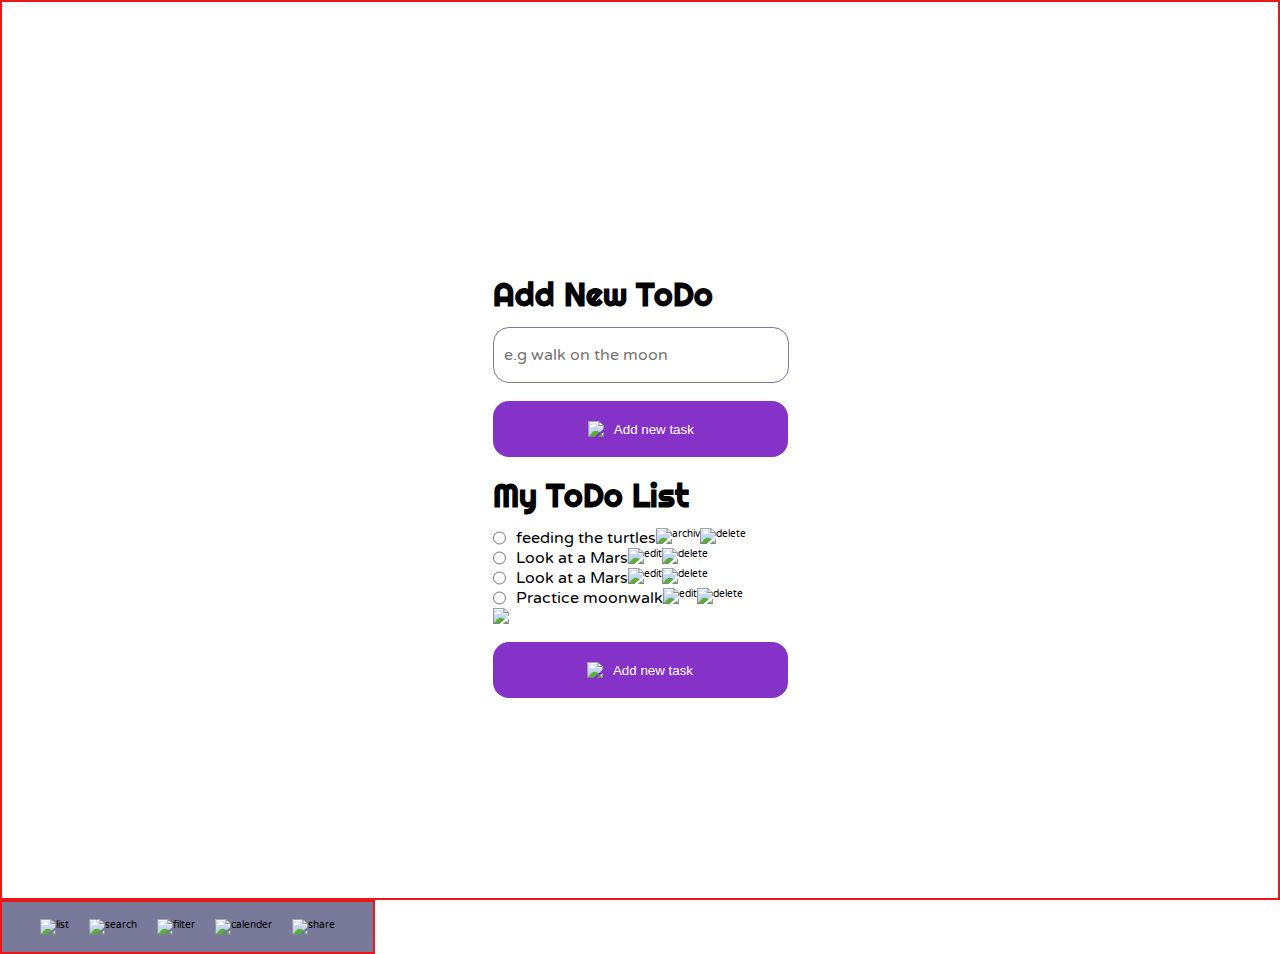
==== toDoList.html @ b5de5b9d "first commit" ====
<!DOCTYPE html>
<html>
    <head>
        <meta charset="UTF-8">
        <meta name="viewpoint" content="width=device-width, initial scale=1.0">
        <title>ToDo List</title>
        <link href="./index.css" rel="stylesheet">
        <link rel="preconnect" href="https://fonts.googleapis.com">
        <link rel="preconnect" href="https://fonts.gstatic.com" crossorigin>
        <link href="https://fonts.googleapis.com/css2?family=Righteous&family=Varela+Round&display=swap" rel="stylesheet">
        

    </head>
    <body>
        <div class="backgroungImg">
            <div class="columBox">
            <header class="titleList">
             <h1>ToDo List</h1>
                <h4>It's not a rocket science</h4>
            </header>
         <main>
            <section class="Today">
                <h3>Add New ToDo</h3><!--make as a list-->
                <div class="addTask">
                    <input type="text" placeholder="e.g walk on the moon" > 
                    <button><img src="./assets/plusIcon.svg">Add new task</button>
                </div>
                <!--<img class="line" src="./assets/grayLine.svg">
                <div class="radio">
                    <input type="radio"> 
                    <p>Look at a Mars</p>
                    <div class="icon">
                        <img  src="./assets/editIcon.svg" alt="edit">
                        <img  src="./assets/orangeBin.svg" alt="delete">
                    </div>
                </div>
                <img class="line" src="./assets/grayLine.svg">
                <div class="radio">
                    <input type="radio"> 
                    <p>Practice moonwalk</p>
                    <div class="icon">
                        <img  src="./assets/editIconGray.svg" alt="edit">
                        <img  src="./assets/lightOrangeBin.svg" alt="delete">
                    </div>
                </div>
                <img class="line" src="./assets/grayLine.svg">
                    <button><img src="./assets/plusIcon.svg">Add new task</button>
            </section>
            <section class="Upcoming"><!--make is as a list-->
                <h3>My ToDo List</h3>
                <ul class="toDoListItems">
                    <li><input type="radio"> 
                        <p>feeding the turtles</p>
                        <div class="icon">
                            <img  src="./assets/archiv.svg" alt="archiv">
                            <img  src="./assets/lightOrangeBin.svg" alt="delete">
                        </div>
                    </li>
                    <li>
                        <input type="radio"> 
                        <p>Look at a Mars</p>
                        <div class="icon">
                            <img  src="./assets/editIconGray.svg" alt="edit">
                            <img  src="./assets/lightOrangeBin.svg" alt="delete">
                        </div>
                    </li>
                    <li>
                        <input type="radio"> 
                        <p>Look at a Mars</p>
                         <div class="icon">
                             <img  src="./assets/editIconGray.svg" alt="edit">
                             <img  src="./assets/lightOrangeBin.svg" alt="delete">
                    </div>
                    </li>
                    <li>
                        <input type="radio"> 
                        <p>Practice moonwalk</p>
                        <div class="icon">
                            <img  src="./assets/editIconGray.svg" alt="edit">
                            <img  src="./assets/lightOrangeBin.svg" alt="delete">
                    </div>
                </li>
                </ul>
                <!--<div class="radio">
                    <input type="radio"> 
                    <p>feeding the turtles</p>
                    <div class="icon">
                        <img  src="./assets/archiv.svg" alt="archiv">
                        <img  src="./assets/lightOrangeBin.svg" alt="delete">
                    </div>
                </div>
                <img class="line" src="./assets/grayLine.svg">
                <div class="radio">
                    <input type="radio"> 
                    <p>Look at a Mars</p>
                    <div class="icon">
                        <img  src="./assets/editIconGray.svg" alt="edit">
                        <img  src="./assets/lightOrangeBin.svg" alt="delete">
                    </div>
                </div>
                <img class="line" src="./assets/grayLine.svg">
                <div class="radio">
                    <input type="radio"> 
                    <p>Practice moonwalk</p>
                    <div class="icon">
                        <img  src="./assets/editIconGray.svg" alt="edit">
                        <img  src="./assets/lightOrangeBin.svg" alt="delete">
                    </div>
                </div>-->
                <img class="line" src="./assets/grayLine.svg">
                    <button><img src="./assets/plusIcon.svg">Add new task</button>

            </section>
         </main>
        </div>
        </div>
    </body>
    <footer class="footerIcons">
        <img src="./assets/listIcon.svg" alt="list">
        <img src="./assets/searchIcon.svg" alt="search">
        <img src="./assets/filterIcon.svg" alt="filter">
        <img src="./assets/calenderIcon.svg" alt="calender">
        <img src="./assets/shareIcon.svg" alt="share">
     </footer>
</html>
---- index.css ----
@import url('https://fonts.googleapis.com/css2?family=Righteous&family=Varela+Round&display=swap"');
* {
    border: none;
	margin: 0;
	padding: 0;
    box-sizing: border-box;
    text-decoration: none;
}

:root {
    --bottonColor: #8532C8;
    --primaryColorHover:#EA1717;
    --secondaryColor: #000;
    --terciaryColor: #fff;
    --footerColor: #79799A;
    --boxShadow: 0px 4px 20px rgba(40, 33, 26, 0.15);
    font-family: 'Righteous', cursive;
    font-family: 'Varela Round', sans-serif;
    font-size: 62.5%;
}
body {
    background: ; /*background img*/
}
h1, h2, h3, h4, h5, h6 {
    font-weight: 600;
} 

h1 {
    font-size: 4rem;
    font-family: 'Righteous', cursive;
}

h2 {
    font-size: 3.2rem;
    
}

h3 {
    font-size: 2.4rem;
    font-family: 'Righteous', cursive;
    margin-bottom: 1.2rem;
    
} 

h4 {
    font-size: 2rem;
} 

h5 {
    font-size: 1.6rem;
} 

a {
    font-size: 1.2rem;
    color: var(--primaryColor);
}

p {
    font-size: 1.2rem;
    color: var(--secondaryColor);
    padding-left: 1rem;
}

.backgroungImg{
    display: flex;
    background-image: url(./assets/wallpaperflare.com_wallpaper.jpg);
    justify-content: center;
    background-repeat: no-repeat;
    align-items: center;
    border: 2px solid #EA1717;
    width: 100%;
    height: 100vh;
    background-size: cover;
    }
    .columBox{
        display: flex;
        flex-direction: column;
    }
    .titleList{
        color: var(--terciaryColor);
        /*border: 2px solid #EA1717;*/
        display: flex;
        align-items: center;
        flex-direction: column;
        

    }

    .Today , .Upcoming{
        
        display: flex;
        width: 90%;
        height: auto;
        background-color: var(--terciaryColor);
        border-radius: 16px;
        margin: 2rem;
        flex-direction: column;
        padding: 2.4rem;
        /*height: 32rem;
        width: 34.3rem;
        left: 1.6rem;
        top: 12.3rem;*/
        
    }
    .toDoListItems{
        list-style: none;

    }
    li{
        display: flex;
       
    }
    .radio , .addTask{
       /* border: 2px solid #EA1717;*/
        display: flex;
        align-items: center;
        flex-direction: column;
    }
    input[type=text]{
        border: #79799A 1px solid;
        padding: 1rem;
        width: 100%;
        border-radius: 1.6rem;
        min-height: 5.6rem;
        font-size: 1.6rem;
        font-family: 'Varela Round', sans-serif;
    }
    .icon{/*need to fix*/
        /*border: 2px solid #EA1717;*/
        display: flex;
        
        /*position: relative;
        left: 30%;*/
    }
    button{
        background-color: #8532C8;
        border-radius: 1.6rem;
        width: 29.5rem;
        height: 5.6rem;
        /*border: 2px solid #EA1717;*/
        color: var(--terciaryColor);
        display: flex;
        justify-content: center;
        align-items: center;
        margin: 1.8rem 0;
    }
button img{
    margin-right: 1rem;
}
    .footerIcons{
        background-color: var(--footerColor);
        border: 2px solid #EA1717;
        height: 5.4rem;
        width: 37.5rem;
        display: flex;
        justify-content: space-between;
        align-items: center;
        padding-left: 3%;
        padding-right: 3%;



    }

    /*.Upcoming{
        
        background-color: #fff;
        border-radius: 16px;

    }*/
@media only screen and (min-width: 768px) {

    h1 {
        font-size: 4.8rem;
    }
    
    h2 {
        font-size: 4rem;
    }
    
    h3 {
        font-size: 3.2rem;
    } 
    
    h4 {
        font-size: 2.4rem;
    } 
    
    h5 {
        font-size: 2rem;
    } 

    p, a {
        font-size: 1.6rem;
    }

    section {
        padding: 6rem 0;
    }

    .container{
        width: calc(100vw - 5rem);
    }

    

}

@media only screen and (min-width: 1200px) {

    .container{
        width: 1100px;
    }
    
}
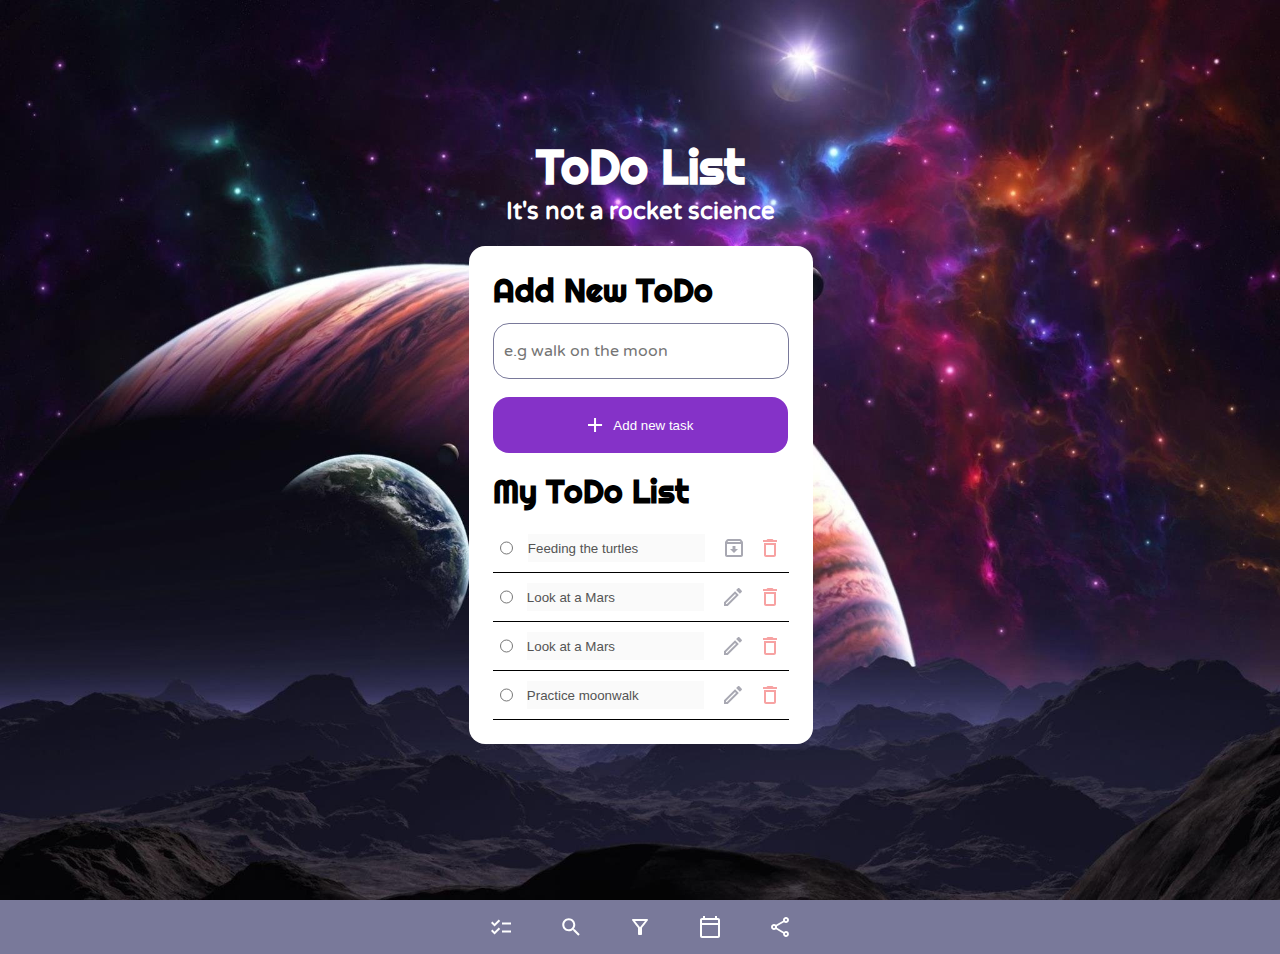
==== commit cfe63b9b: "finished html and css" ====
--- a/toDoList.html
+++ b/toDoList.html
@@ -19,11 +19,11 @@
                 <h4>It's not a rocket science</h4>
             </header>
          <main>
-            <section class="Today">
+            <section class="addNew">
                 <h3>Add New ToDo</h3><!--make as a list-->
                 <div class="addTask">
-                    <input type="text" placeholder="e.g walk on the moon" > 
-                    <button><img src="./assets/plusIcon.svg">Add new task</button>
+                    <input type="text" placeholder="e.g walk on the moon" id="js-ToDo-input"> 
+                    <button onclick="addNewFunction()"><img src="./assets/plusIcon.svg">Add new task</button>
                 </div>
                 <!--<img class="line" src="./assets/grayLine.svg">
                 <div class="radio">
@@ -48,9 +48,10 @@
             </section>
             <section class="Upcoming"><!--make is as a list-->
                 <h3>My ToDo List</h3>
-                <ul class="toDoListItems">
-                    <li><input type="radio"> 
-                        <p>feeding the turtles</p>
+                <ul class="toDoListItems" id="js-list-input">
+                    <li>
+                        <input type="radio">
+                        <input type="text" value="Feeding the turtles" disabled> 
                         <div class="icon">
                             <img  src="./assets/archiv.svg" alt="archiv">
                             <img  src="./assets/lightOrangeBin.svg" alt="delete">
@@ -58,7 +59,7 @@
                     </li>
                     <li>
                         <input type="radio"> 
-                        <p>Look at a Mars</p>
+                        <input type="text" value="Look at a Mars" disabled> 
                         <div class="icon">
                             <img  src="./assets/editIconGray.svg" alt="edit">
                             <img  src="./assets/lightOrangeBin.svg" alt="delete">
@@ -66,7 +67,7 @@
                     </li>
                     <li>
                         <input type="radio"> 
-                        <p>Look at a Mars</p>
+                        <input type="text" value="Look at a Mars" disabled>
                          <div class="icon">
                              <img  src="./assets/editIconGray.svg" alt="edit">
                              <img  src="./assets/lightOrangeBin.svg" alt="delete">
@@ -74,7 +75,7 @@
                     </li>
                     <li>
                         <input type="radio"> 
-                        <p>Practice moonwalk</p>
+                        <input type="text" value="Practice moonwalk" disabled>
                         <div class="icon">
                             <img  src="./assets/editIconGray.svg" alt="edit">
                             <img  src="./assets/lightOrangeBin.svg" alt="delete">
@@ -107,19 +108,23 @@
                         <img  src="./assets/lightOrangeBin.svg" alt="delete">
                     </div>
                 </div>-->
-                <img class="line" src="./assets/grayLine.svg">
-                    <button><img src="./assets/plusIcon.svg">Add new task</button>
+               
+                   <!-- <button><img src="./assets/plusIcon.svg">Add new task</button>-->
 
             </section>
          </main>
         </div>
         </div>
+        <script src="./ToDoList.js"></script>
     </body>
-    <footer class="footerIcons">
-        <img src="./assets/listIcon.svg" alt="list">
-        <img src="./assets/searchIcon.svg" alt="search">
-        <img src="./assets/filterIcon.svg" alt="filter">
-        <img src="./assets/calenderIcon.svg" alt="calender">
-        <img src="./assets/shareIcon.svg" alt="share">
+    <footer >
+        <div class="footerIcons">
+            <img src="./assets/listIcon.svg" alt="list">
+            <img src="./assets/searchIcon.svg" alt="search">
+            <img src="./assets/filterIcon.svg" alt="filter">
+            <img src="./assets/calenderIcon.svg" alt="calender">
+            <img src="./assets/shareIcon.svg" alt="share">
+        </div>
      </footer>
+     
 </html>
--- a/index.css
+++ b/index.css
@@ -59,6 +59,7 @@
     font-size: 1.2rem;
     color: var(--secondaryColor);
     padding-left: 1rem;
+    width: 100%;
 }
 
 .backgroungImg{
@@ -67,7 +68,7 @@
     justify-content: center;
     background-repeat: no-repeat;
     align-items: center;
-    border: 2px solid #EA1717;
+    /*border: 2px solid #EA1717;*/
     width: 100%;
     height: 100vh;
     background-size: cover;
@@ -86,7 +87,7 @@
 
     }
 
-    .Today , .Upcoming{
+    .addNew , .Upcoming{
         
         display: flex;
         width: 90%;
@@ -106,8 +107,14 @@
         list-style: none;
 
     }
+
     li{
         display: flex;
+        padding: 1rem 0;
+        border-bottom: 1px solid var(--secondaryColor);
+        justify-content: space-around;
+
+
        
     }
     .radio , .addTask{
@@ -116,7 +123,7 @@
         align-items: center;
         flex-direction: column;
     }
-    input[type=text]{
+    .addTask input[type=text]{
         border: #79799A 1px solid;
         padding: 1rem;
         width: 100%;
@@ -124,13 +131,18 @@
         min-height: 5.6rem;
         font-size: 1.6rem;
         font-family: 'Varela Round', sans-serif;
+
     }
     .icon{/*need to fix*/
         /*border: 2px solid #EA1717;*/
         display: flex;
-        
-        /*position: relative;
-        left: 30%;*/
+   
+    }
+    .icon img{
+        padding: 0.5rem;
+    }
+    .icon img:first-child{
+        margin-right: 1rem;
     }
     button{
         background-color: #8532C8;
@@ -147,9 +159,11 @@
 button img{
     margin-right: 1rem;
 }
+footer {
+    background-color: var(--footerColor);
+    
+}
     .footerIcons{
-        background-color: var(--footerColor);
-        border: 2px solid #EA1717;
         height: 5.4rem;
         width: 37.5rem;
         display: flex;
@@ -157,9 +171,7 @@
         align-items: center;
         padding-left: 3%;
         padding-right: 3%;
-
-
-
+        margin: 0 auto;
     }
 
     /*.Upcoming{
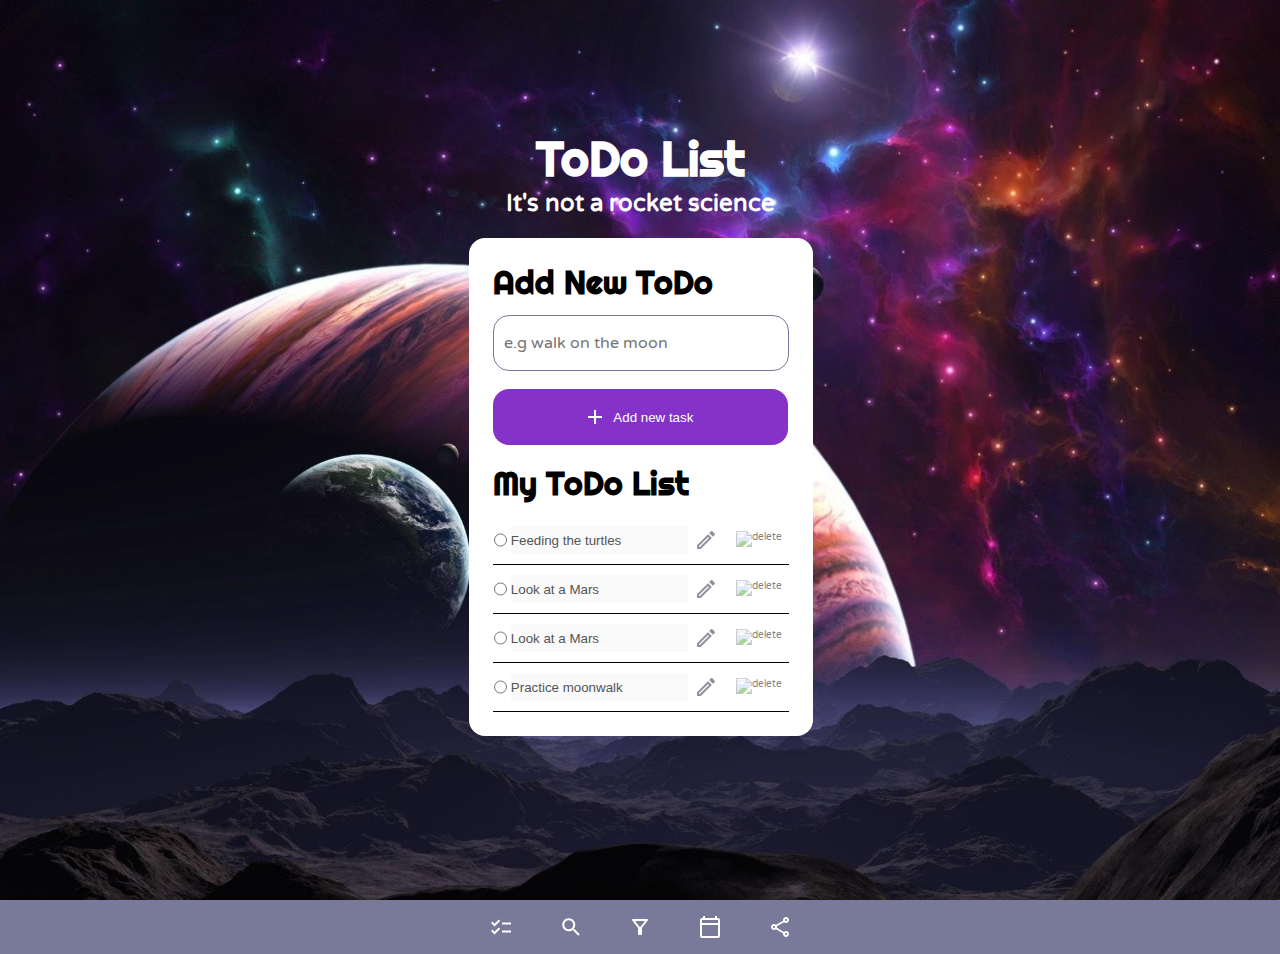
==== commit 57e35a7e: "create new task" ====
--- a/toDoList.html
+++ b/toDoList.html
@@ -21,10 +21,11 @@
          <main>
             <section class="addNew">
                 <h3>Add New ToDo</h3><!--make as a list-->
-                <div class="addTask">
+                    <div class="addTask">
                     <input type="text" placeholder="e.g walk on the moon" id="js-ToDo-input"> 
-                    <button onclick="addNewFunction()"><img src="./assets/plusIcon.svg">Add new task</button>
-                </div>
+                    <button id="js-adding-todo"><img src="./assets/plusIcon.svg">Add new task</button>
+                    </div>
+                
                 <!--<img class="line" src="./assets/grayLine.svg">
                 <div class="radio">
                     <input type="radio"> 
@@ -39,8 +40,8 @@
                     <input type="radio"> 
                     <p>Practice moonwalk</p>
                     <div class="icon">
-                        <img  src="./assets/editIconGray.svg" alt="edit">
-                        <img  src="./assets/lightOrangeBin.svg" alt="delete">
+                        <img  src="./assets/editIcon.svg" alt="edit">
+                        <img  src="./assets/OrangeBin.svg" alt="delete">
                     </div>
                 </div>
                 <img class="line" src="./assets/grayLine.svg">
@@ -48,37 +49,38 @@
             </section>
             <section class="Upcoming"><!--make is as a list-->
                 <h3>My ToDo List</h3>
-                <ul class="toDoListItems" id="js-list-input">
+                
+                <ul class="toDoListItems" id="js-list">
                     <li>
                         <input type="radio">
                         <input type="text" value="Feeding the turtles" disabled> 
                         <div class="icon">
-                            <img  src="./assets/archiv.svg" alt="archiv">
-                            <img  src="./assets/lightOrangeBin.svg" alt="delete">
+                            <img  src="./assets/editIcon.svg" alt="edit">
+                            <img  src="./assets/OrangeBin.svg" alt="delete">
                         </div>
                     </li>
                     <li>
                         <input type="radio"> 
                         <input type="text" value="Look at a Mars" disabled> 
                         <div class="icon">
-                            <img  src="./assets/editIconGray.svg" alt="edit">
-                            <img  src="./assets/lightOrangeBin.svg" alt="delete">
+                            <img  src="./assets/editIcon.svg" alt="edit">
+                            <img  src="./assets/OrangeBin.svg" alt="delete">
                         </div>
                     </li>
                     <li>
                         <input type="radio"> 
                         <input type="text" value="Look at a Mars" disabled>
                          <div class="icon">
-                             <img  src="./assets/editIconGray.svg" alt="edit">
-                             <img  src="./assets/lightOrangeBin.svg" alt="delete">
+                             <img  src="./assets/editIcon.svg" alt="edit">
+                             <img  src="./assets/OrangeBin.svg" alt="delete">
                     </div>
                     </li>
                     <li>
                         <input type="radio"> 
                         <input type="text" value="Practice moonwalk" disabled>
                         <div class="icon">
-                            <img  src="./assets/editIconGray.svg" alt="edit">
-                            <img  src="./assets/lightOrangeBin.svg" alt="delete">
+                            <img  src="./assets/editIcon.svg" alt="edit">
+                            <img  src="./assets/OrangeBin.svg" alt="delete">
                     </div>
                 </li>
                 </ul>
@@ -87,7 +89,7 @@
                     <p>feeding the turtles</p>
                     <div class="icon">
                         <img  src="./assets/archiv.svg" alt="archiv">
-                        <img  src="./assets/lightOrangeBin.svg" alt="delete">
+                        <img  src="./assets/OrangeBin.svg" alt="delete">
                     </div>
                 </div>
                 <img class="line" src="./assets/grayLine.svg">
@@ -95,8 +97,8 @@
                     <input type="radio"> 
                     <p>Look at a Mars</p>
                     <div class="icon">
-                        <img  src="./assets/editIconGray.svg" alt="edit">
-                        <img  src="./assets/lightOrangeBin.svg" alt="delete">
+                        <img  src="./assets/editIcon.svg" alt="edit">
+                        <img  src="./assets/OrangeBin.svg" alt="delete">
                     </div>
                 </div>
                 <img class="line" src="./assets/grayLine.svg">
@@ -104,8 +106,8 @@
                     <input type="radio"> 
                     <p>Practice moonwalk</p>
                     <div class="icon">
-                        <img  src="./assets/editIconGray.svg" alt="edit">
-                        <img  src="./assets/lightOrangeBin.svg" alt="delete">
+                        <img  src="./assets/editIcon.svg" alt="edit">
+                        <img  src="./assets/OrangeBin.svg" alt="delete">
                     </div>
                 </div>-->
                
--- a/index.css
+++ b/index.css
@@ -67,8 +67,6 @@
     background-image: url(./assets/wallpaperflare.com_wallpaper.jpg);
     justify-content: center;
     background-repeat: no-repeat;
-    align-items: center;
-    /*border: 2px solid #EA1717;*/
     width: 100%;
     height: 100vh;
     background-size: cover;
@@ -76,15 +74,13 @@
     .columBox{
         display: flex;
         flex-direction: column;
+        margin-top: 10%;
     }
     .titleList{
         color: var(--terciaryColor);
-        /*border: 2px solid #EA1717;*/
-        display: flex;
-        align-items: center;
-        flex-direction: column;
-        
-
+        display: flex;
+        align-items: center;
+        flex-direction: column;
     }
 
     .addNew , .Upcoming{
@@ -140,6 +136,11 @@
     }
     .icon img{
         padding: 0.5rem;
+        opacity: 0.5;
+        transition: 0.5s ease;
+    }
+    .icon img:hover {
+        opacity: 1;
     }
     .icon img:first-child{
         margin-right: 1rem;
